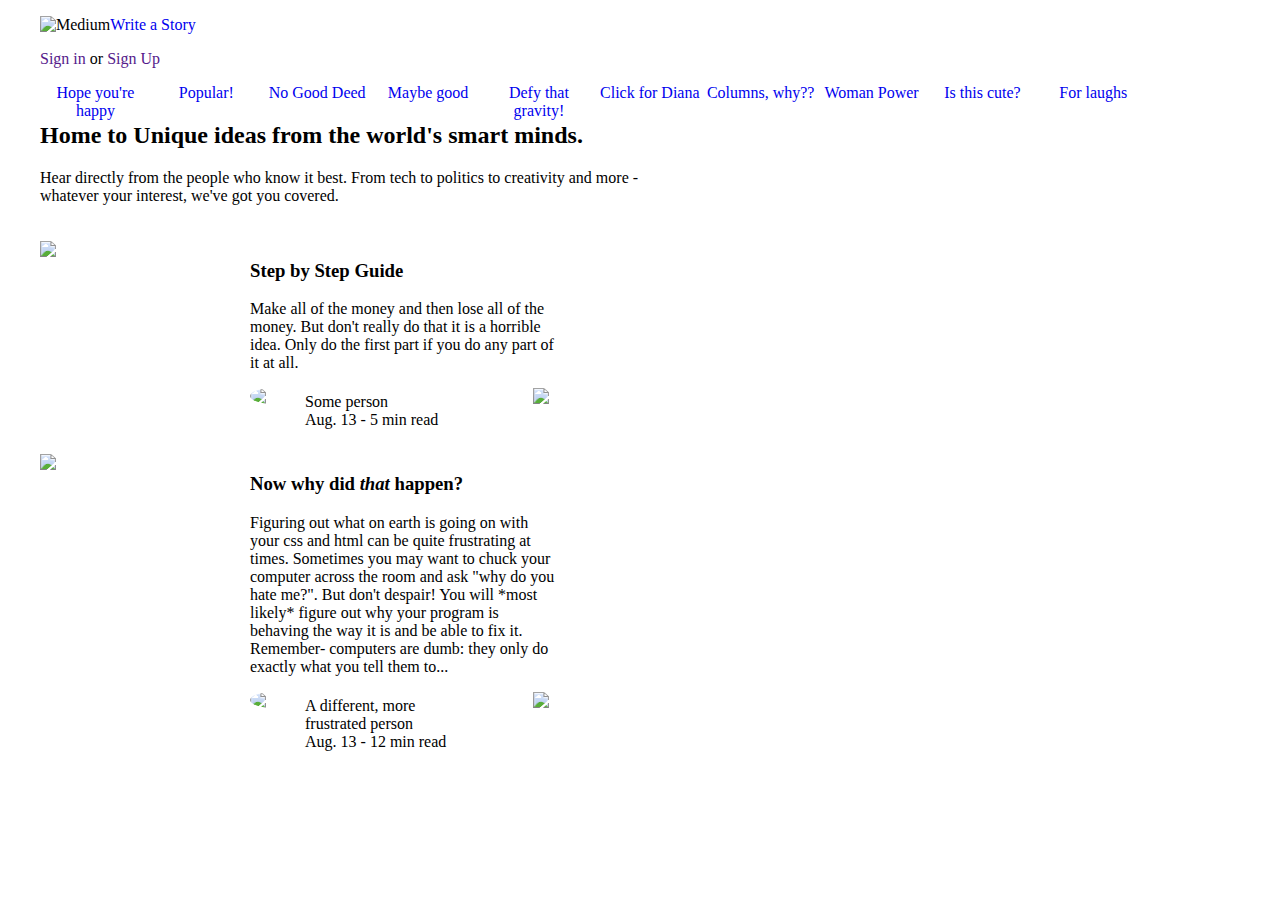
==== medium/index.html @ a7ae958a "add top bar content" ====
<!DOCTYPE html>
<html>
  <head>
    <meta charset="utf-8">
    <link rel = "stylesheet" type = "text/css" href = "style.css">
  </head>
  <body>

    <!--section 1-->
    <div class="topSection">
      <img src="http://via.placeholder.com/50x50" class="mediumLogo"/>
      <p class="mediumName">Medium</p>
      <p id="write"><a href="#">Write a Story</a></p>
      <div class="joinMedium">
        <p>
          <a href="">Sign in</a> <span>or</span>
          <a href="">Sign Up</a>
        </p>
      </div>
    </div>
    <!-- end section 1 -->

    <!-- section 2 -->
    <nav>
      <ul>
        <li><a href="https://www.youtube.com/watch?v=Yf9Bt5WFZKs">Hope you're happy</a></li>
        <li><a href="https://www.youtube.com/watch?v=CsKH2tqoFJ8">Popular!</a></li>
        <li><a href="https://www.youtube.com/watch?v=EH61vwnjhDY">No Good Deed</a></li>
        <li><a href="https://www.youtube.com/watch?v=CQJaZO2nfGg">Maybe good</a></li>
        <li><a href="https://www.youtube.com/watch?v=3g4ekwTd6Ig">Defy that gravity!</a></li>
        <li><a href="https://www.youtube.com/watch?v=VSB4wGIdDwo">Click for Diana</a></li>
        <li><a href="http://blog.sciencegeekgirl.com/wp-content/uploads/2013/07/confused-student.jpg">Columns, why??</a></li>
        <li><a href="http://www.npr.org/sections/alltechconsidered/2014/10/06/345799830/the-forgotten-female-programmers-who-created-modern-tech">Woman Power</a></li>
        <li><a href="https://s-media-cache-ak0.pinimg.com/736x/2c/dd/85/2cdd8558d48d17b4cb17406c566cd27e--types-of-dogs-coton-de-tulear.jpg">Is this cute?</a></li>
        <li><a href="http://www.hongkiat.com/blog/programming-jokes/">For laughs</a></li>
      </ul>
    </nav>
    <!-- end section 2 -->

    <!--section 3-->
      <section class="main">
        <div class="halfPage">
          <h2>Home to Unique ideas from the world's smart minds.</h2>
          <p>Hear directly from the people who know it best. From tech to politics to creativity and more - whatever your interest, we've got you covered.</p>
          <div class="button"></div>
          <div class="button"></div>
        </div>
      </section>
      <div class="clearfix"></div>
      <!--end section 3-->

    <!--section 4-->
    <div class="bottomSection">
      <div class="headline">
        <div id="topStories"></div>
        <div id="moreLink"></div>
      </div>

      <div class="col-2">
        <!-- top left story -->
        <div class="story" id="story1">
          <img src="http://via.placeholder.com/200x200"  class="col-2 storyImage"/>
          <div class="col-2 storyText">
            <h3>Step by Step Guide</h3>
            <p>Make all of the money and then lose all of the money. But don't really do that it is a horrible idea. Only do the first part if you do any part of it at all.</p>
            <div class="signOff">
              <img src="http://via.placeholder.com/50x50" class="userImage col-3" />
              <p class="col-2 byLine"><span class="author">Some person</span> <br />Aug. 13 - 5 min read</p>
              <img src="http://via.placeholder.com/25x25" class="commentIcon col-3" />
            </div>
          </div>
        </div>
      </div>
      <div class="clearfix"></div>

        <div class="col-2">
        <!-- bottom left story -->
        <div class="story" id="story2">
          <img src="http://via.placeholder.com/200x200" class="col-2 storyImage" />
          <div class="col-2 storyText">
            <h3>Now why did <em>that</em> happen?</h3>
            <p>Figuring out what on earth is going on with your css and html can be quite frustrating at times. Sometimes you may want to chuck your computer across the room and ask "why do you hate me?". But don't despair! You will *most likely* figure out why your program is behaving the way it is and be able to fix it. Remember- computers are dumb: they only do exactly what you tell them to...</p>
            <div class="signOff">
              <img src="http://via.placeholder.com/50x50" class="userImage col-3" />
              <p class="col-2 byLine"><span class="author">A different, more frustrated person</span> <br />Aug. 13 - 12 min read</p>
              <img src="http://via.placeholder.com/25x25" class="commentIcon col-3" />
            </div>
          </div>
        </div>
        <div class="clearfix"></div>

        <!-- <div class="col-2"> -->
          <!-- top right story -->
          <!-- <div id="story3">
            <img src="http://via.placeholder.com/200x200"  class="col-2"/>
            <div class="col-2">
              <h3>Step by Step Guide</h3>
              <p>Make all of the money and then lose all of the money. But don't really do that it is a horrible idea. Only do the first part if you do any part of it at all.</p>
              <div class="signOff">
                <img src="http://via.placeholder.com/50x50" class="userImage col-3" />
                <p class="col-2 byLine"><span class="author">Some person</span> <br />Aug. 13 - 5 min read</p>
                <img src="http://via.placeholder.com/25x25" class="commentIcon col-3" />
              </div>
            </div>
          </div>
          <div class="clearfix"></div> -->

          <!-- bottom right story -->
          <!-- <div id="story4">
            <img src="http://via.placeholder.com/200x200"  class="col-2"/>
            <div class="col-2">
              <h3>Step by Step Guide</h3>
              <p>Make all of the money and then lose all of the money. But don't really do that it is a horrible idea. Only do the first part if you do any part of it at all.</p>
              <div class="signOff">
                <img src="http://via.placeholder.com/50x50" class="userImage col-3" />
                <p class="col-2 byLine"><span class="author">Some person</span> <br />Aug. 13 - 5 min read</p>
                <img src="http://via.placeholder.com/25x25" class="commentIcon col-3" />
              </div>
            </div>
          </div>
        </div>
  <div class="clearfix"></div> -->
  <!-- end section 4 -->
  </body>
</html>
---- medium/style.css ----
body {
    margin-left: 40px;
    box-sizing: border-box;
}

.clearfix {
  clear:both;
}

.mediumLogo, .mediumName, .write {
  float: left;
  margin: auto;
  overflow: hidden;
}

ul {
  list-style-type: none;
  display: inline;
  margin-bottom: 10px;
}

li {
  float: left;
  text-align: center;
  width: 9%;
  margin: 0;
}

a {
  text-decoration: none;
}

a:hover {
  color: gray;
  text-decoration: none;
}

.col-2 {
  float:left;
  margin: auto;
  width: 50%;
}

.col-3 {
  float: left;
  margin: auto;
  width: 25%;
}

.halfPage {
  width:50%;
}

.story {
  border: 2px;
  margin-top: 20px;
}

.storyText {
  margin: 0px 10px;
}

.storyImage {
  max-width: 200px;
}

.userImage {
  max-width: 50px;
  border-radius: 100%;
}

.commentIcon {
  max-width: 25px;
  float: right;
  vertical-align: bottom;
}

.byLine {
  margin: 5px;
}
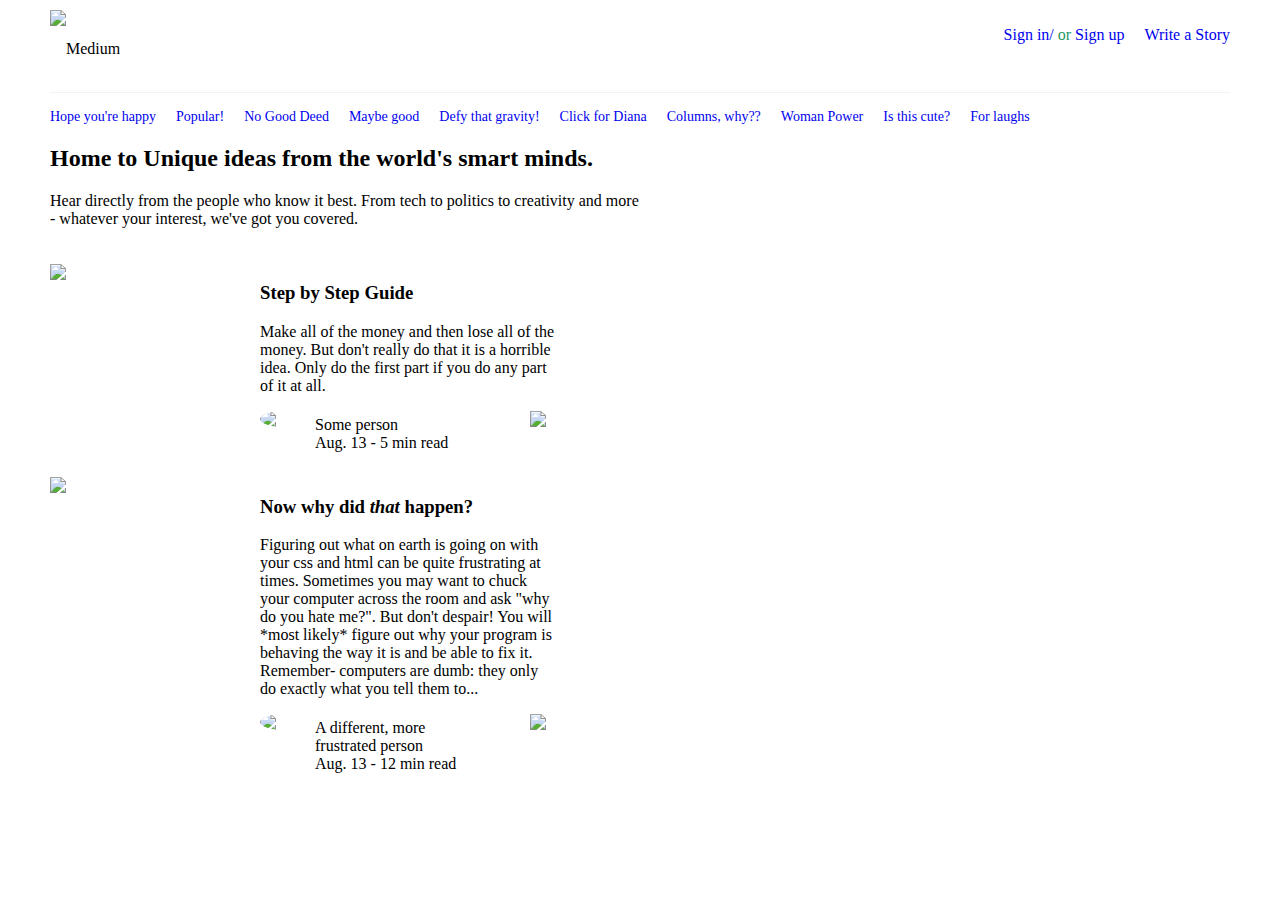
==== commit 26fcdfbc: "adjust size and positioning of elements in top section" ====
--- a/medium/index.html
+++ b/medium/index.html
@@ -13,11 +13,12 @@
       <p id="write"><a href="#">Write a Story</a></p>
       <div class="joinMedium">
         <p>
-          <a href="">Sign in</a> <span>or</span>
-          <a href="">Sign Up</a>
+          <a href="#">Sign in/</a><span> or </span><a href="#">Sign up</a>
         </p>
       </div>
     </div>
+    </div>
+    <div class="clearfix"></div>
     <!-- end section 1 -->
 
     <!-- section 2 -->
--- a/medium/style.css
+++ b/medium/style.css
@@ -1,5 +1,5 @@
 body {
-    margin-left: 40px;
+    margin: 10px 50px;
     box-sizing: border-box;
 }
 
@@ -7,10 +7,28 @@
   clear:both;
 }
 
-.mediumLogo, .mediumName, .write {
+.mediumLogo, .mediumName {
   float: left;
-  margin: auto;
   overflow: hidden;
+  line-height: 45px;
+}
+
+.joinMedium, #write {
+  float: right;
+}
+
+.joinMedium {
+  color: #1c9963;
+}
+
+#write {
+  margin-left: 20px;
+}
+
+nav {
+  border-top: 1px solid rgba(0,0,0,.05);
+  padding-top: 4px;
+  margin-top: 5px;
 }
 
 ul {
@@ -22,11 +40,12 @@
 li {
   float: left;
   text-align: center;
-  width: 9%;
-  margin: 0;
+  padding: 10px 20px 18px 0;
+  font-size: 14px;
+  line-height: 1.4;
 }
 
-a {
+a, a:visited {
   text-decoration: none;
 }
 
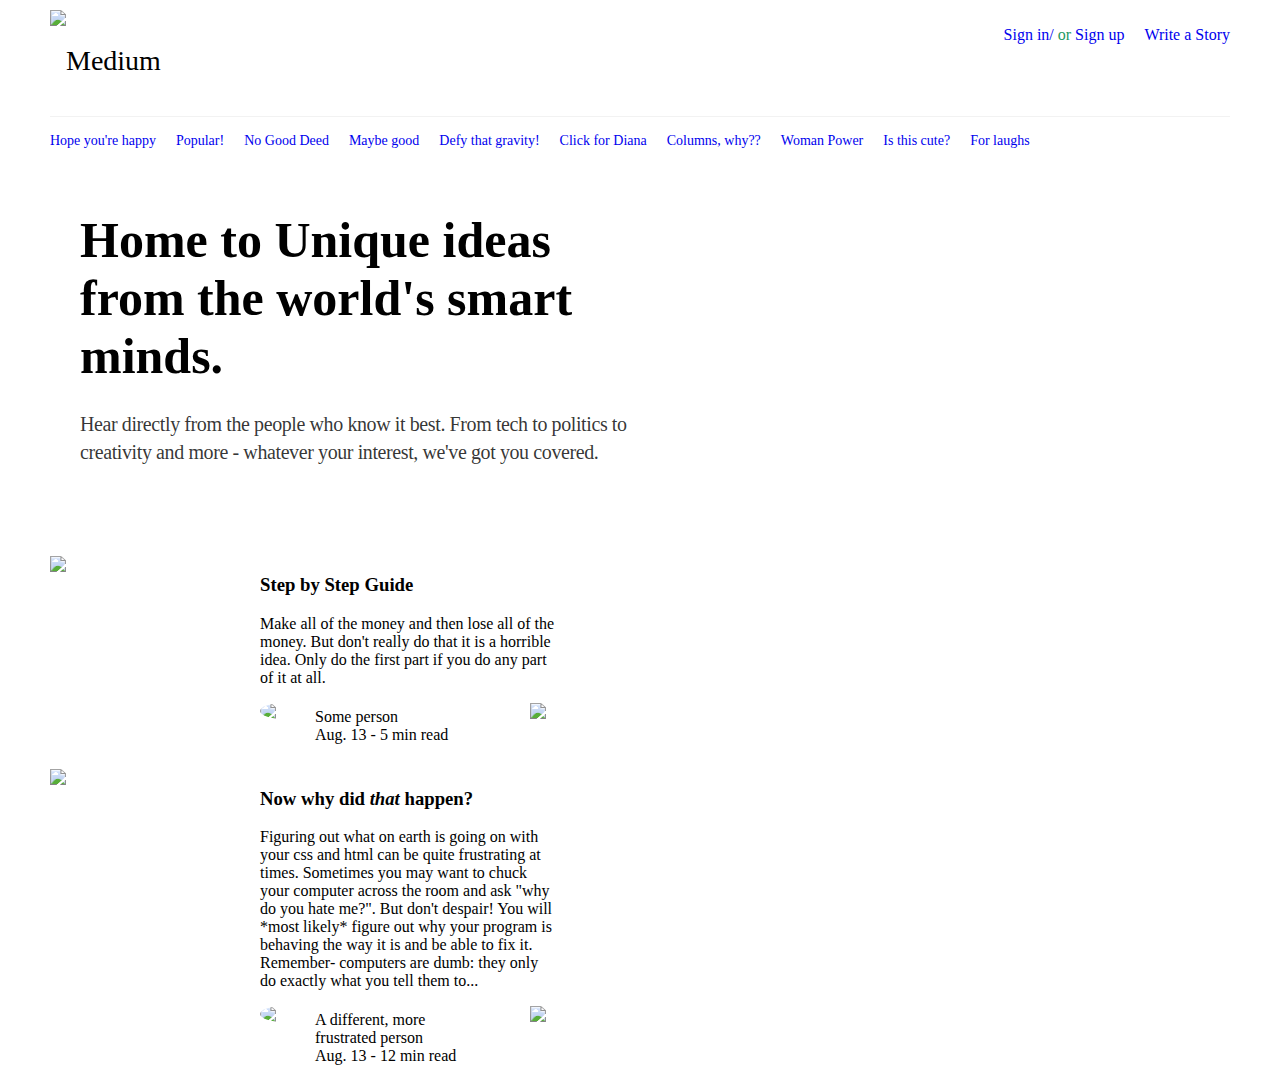
==== commit b6df5f93: "adjust main section element positioning" ====
--- a/medium/index.html
+++ b/medium/index.html
@@ -42,7 +42,7 @@
       <section class="main">
         <div class="halfPage">
           <h2>Home to Unique ideas from the world's smart minds.</h2>
-          <p>Hear directly from the people who know it best. From tech to politics to creativity and more - whatever your interest, we've got you covered.</p>
+          <p id="slogan">Hear directly from the people who know it best. From tech to politics to creativity and more - whatever your interest, we've got you covered.</p>
           <div class="button"></div>
           <div class="button"></div>
         </div>
--- a/medium/style.css
+++ b/medium/style.css
@@ -11,6 +11,7 @@
   float: left;
   overflow: hidden;
   line-height: 45px;
+  font-size: 28px;
 }
 
 .joinMedium, #write {
@@ -52,6 +53,26 @@
 a:hover {
   color: gray;
   text-decoration: none;
+}
+
+.main {
+  background-image: url("http://cdn.skilledup.com/wp-content/uploads/2015/06/young-black-woman-coder-with-laptop-Feature_1290x688_KL.jpg");
+  background-position: center bottom;
+  background-size: 100% auto;
+  padding: 30px;
+}
+
+h2 {
+  font-size: 50px;
+  margin-bottom: 25px;
+}
+
+#slogan {
+  margin-bottom: 40px;
+  line-height: 1.4;
+  color: rgba(0,0,0,.8);
+  letter-spacing: -.02em;
+  font-size: 20px;
 }
 
 .col-2 {
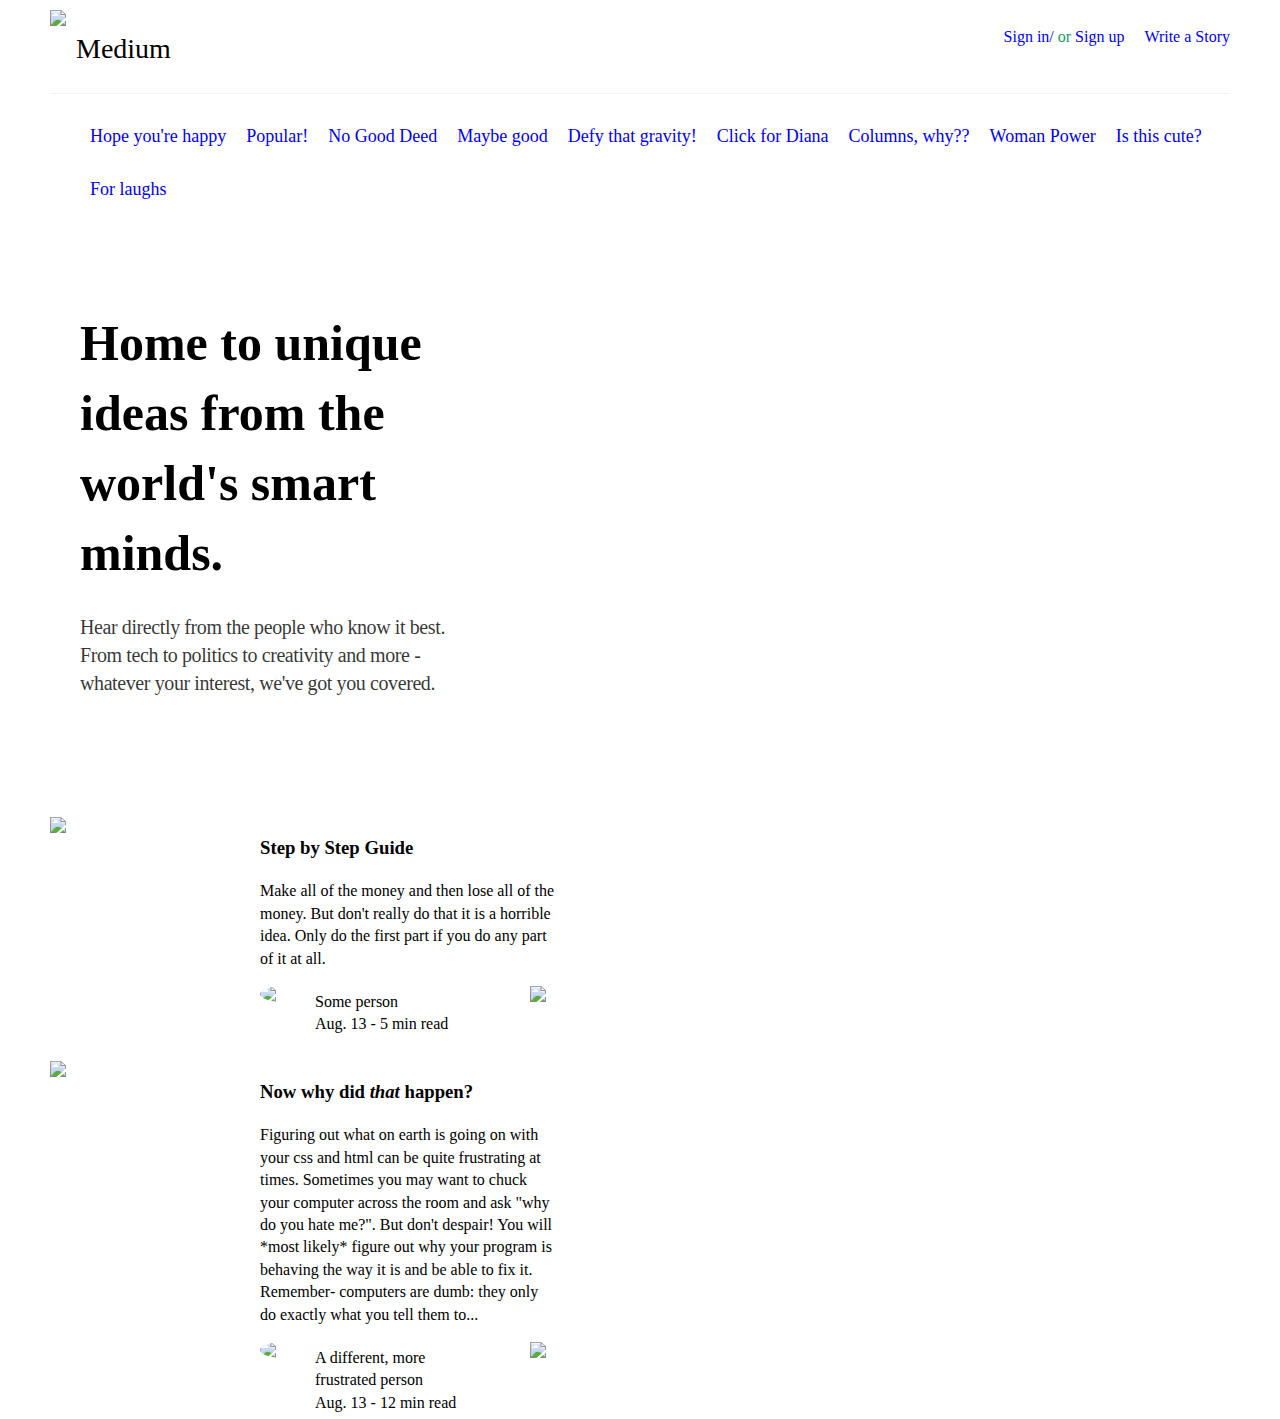
==== commit bb4cbcf7: "resize background image of main section" ====
--- a/medium/index.html
+++ b/medium/index.html
@@ -40,8 +40,8 @@
 
     <!--section 3-->
       <section class="main">
-        <div class="halfPage">
-          <h2>Home to Unique ideas from the world's smart minds.</h2>
+        <div class="col-3">
+          <h2>Home to unique ideas from the world's smart minds.</h2>
           <p id="slogan">Hear directly from the people who know it best. From tech to politics to creativity and more - whatever your interest, we've got you covered.</p>
           <div class="button"></div>
           <div class="button"></div>
@@ -65,9 +65,9 @@
             <h3>Step by Step Guide</h3>
             <p>Make all of the money and then lose all of the money. But don't really do that it is a horrible idea. Only do the first part if you do any part of it at all.</p>
             <div class="signOff">
-              <img src="http://via.placeholder.com/50x50" class="userImage col-3" />
+              <img src="http://via.placeholder.com/50x50" class="userImage col-4" />
               <p class="col-2 byLine"><span class="author">Some person</span> <br />Aug. 13 - 5 min read</p>
-              <img src="http://via.placeholder.com/25x25" class="commentIcon col-3" />
+              <img src="http://via.placeholder.com/25x25" class="commentIcon col-4" />
             </div>
           </div>
         </div>
@@ -82,9 +82,9 @@
             <h3>Now why did <em>that</em> happen?</h3>
             <p>Figuring out what on earth is going on with your css and html can be quite frustrating at times. Sometimes you may want to chuck your computer across the room and ask "why do you hate me?". But don't despair! You will *most likely* figure out why your program is behaving the way it is and be able to fix it. Remember- computers are dumb: they only do exactly what you tell them to...</p>
             <div class="signOff">
-              <img src="http://via.placeholder.com/50x50" class="userImage col-3" />
+              <img src="http://via.placeholder.com/50x50" class="userImage col-4" />
               <p class="col-2 byLine"><span class="author">A different, more frustrated person</span> <br />Aug. 13 - 12 min read</p>
-              <img src="http://via.placeholder.com/25x25" class="commentIcon col-3" />
+              <img src="http://via.placeholder.com/25x25" class="commentIcon col-4" />
             </div>
           </div>
         </div>
--- a/medium/style.css
+++ b/medium/style.css
@@ -1,6 +1,7 @@
 body {
     margin: 10px 50px;
     box-sizing: border-box;
+    line-height: 1.4;
 }
 
 .clearfix {
@@ -10,8 +11,21 @@
 .mediumLogo, .mediumName {
   float: left;
   overflow: hidden;
-  line-height: 45px;
+  line-height: 22px;
   font-size: 28px;
+}
+
+.mediumName {
+  padding-left: 10px;
+}
+
+a, a:visited {
+  text-decoration: none;
+}
+
+a:hover {
+  color: gray;
+  text-decoration: none;
 }
 
 .joinMedium, #write {
@@ -34,7 +48,7 @@
 
 ul {
   list-style-type: none;
-  display: inline;
+  display: inline-block;
   margin-bottom: 10px;
 }
 
@@ -42,24 +56,17 @@
   float: left;
   text-align: center;
   padding: 10px 20px 18px 0;
-  font-size: 14px;
+  font-size: 18px;
   line-height: 1.4;
-}
-
-a, a:visited {
-  text-decoration: none;
-}
-
-a:hover {
-  color: gray;
-  text-decoration: none;
 }
 
 .main {
   background-image: url("http://cdn.skilledup.com/wp-content/uploads/2015/06/young-black-woman-coder-with-laptop-Feature_1290x688_KL.jpg");
   background-position: center bottom;
+  background-repeat: no-repeat;
   background-size: 100% auto;
   padding: 30px;
+  min-height: 500px;
 }
 
 h2 {
@@ -84,11 +91,13 @@
 .col-3 {
   float: left;
   margin: auto;
-  width: 25%;
+  width: 33%;
 }
 
-.halfPage {
-  width:50%;
+.col-4 {
+  float: left;
+  margin: auto;
+  width: 25%;
 }
 
 .story {
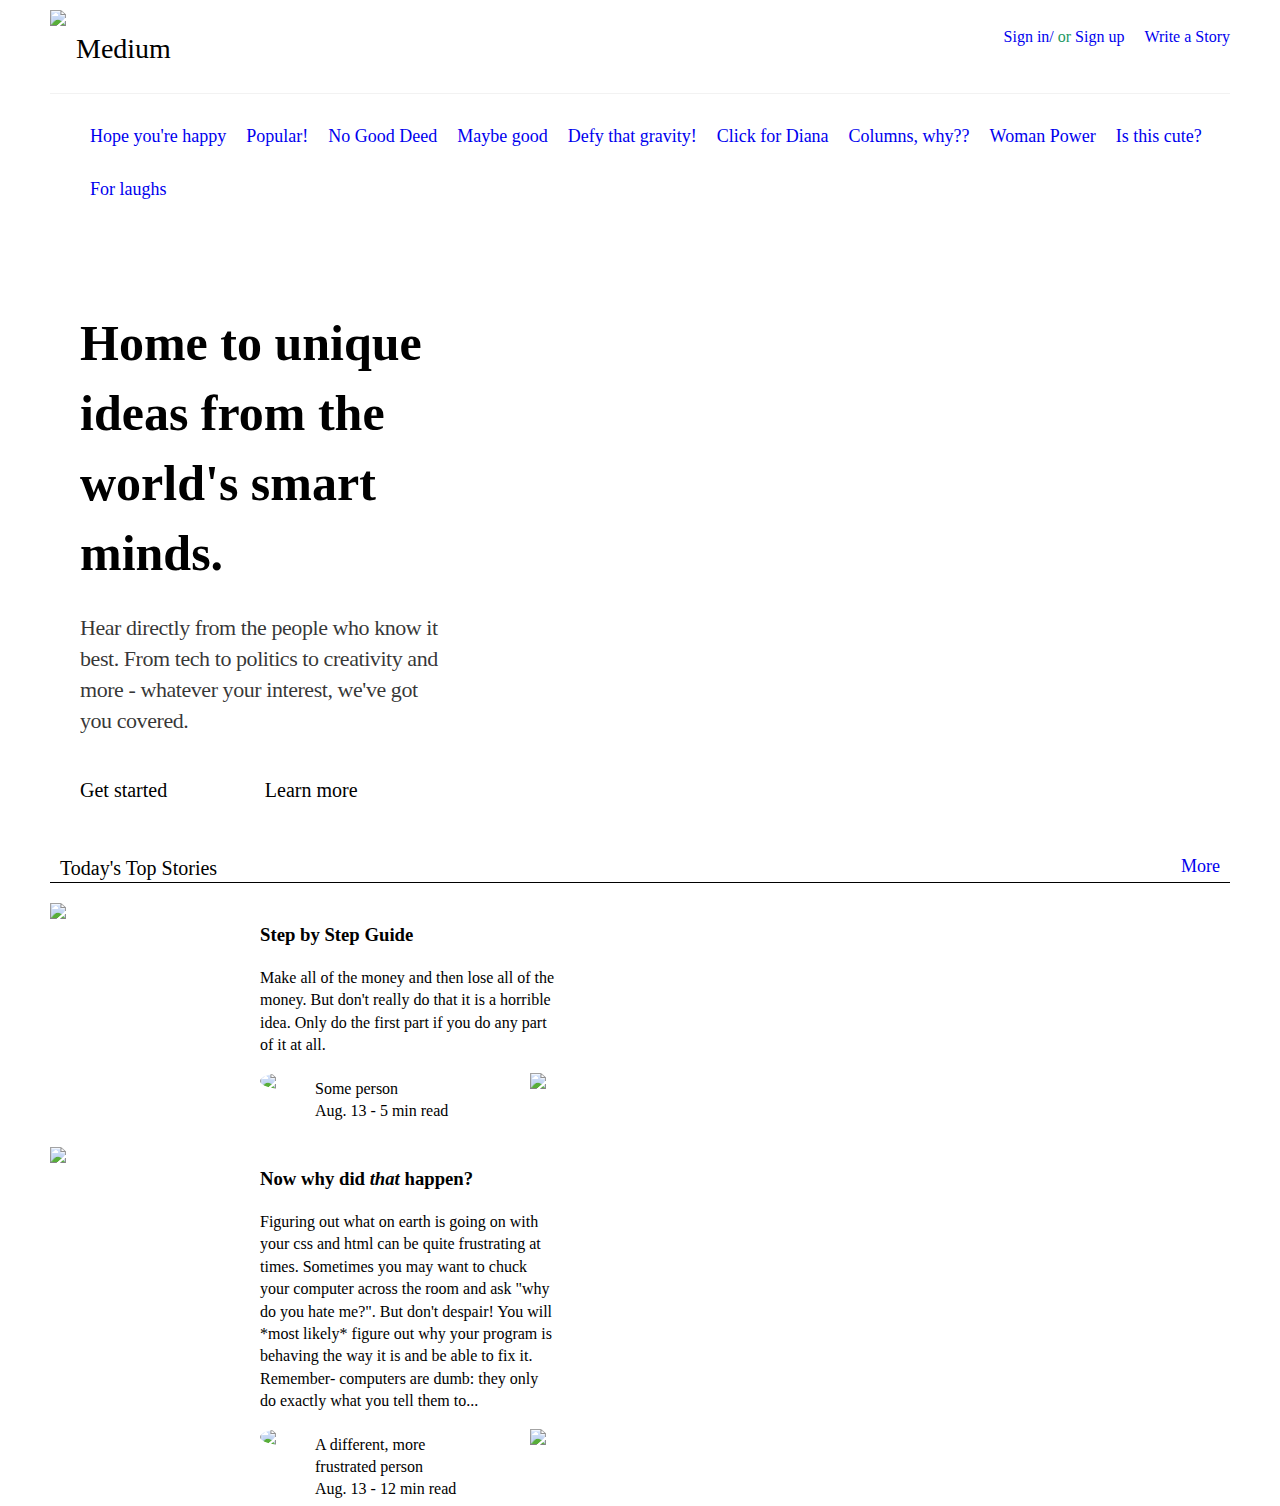
==== commit 1b294857: "add line between Top stories section and actual stories" ====
--- a/medium/index.html
+++ b/medium/index.html
@@ -43,20 +43,22 @@
         <div class="col-3">
           <h2>Home to unique ideas from the world's smart minds.</h2>
           <p id="slogan">Hear directly from the people who know it best. From tech to politics to creativity and more - whatever your interest, we've got you covered.</p>
-          <div class="button"></div>
-          <div class="button"></div>
+          <p class="button col-2">Get started</p>
+          <p class="button col-2">Learn more</p>
         </div>
       </section>
       <div class="clearfix"></div>
       <!--end section 3-->
 
     <!--section 4-->
+    <div class="headline">
+      <p id="topStories">Today's Top Stories</p>
+      <a href="#" id="moreLink">More</a>
+    </div>
+    <div class="clearfix"></div>
+
+    <!-- section 5 -->
     <div class="bottomSection">
-      <div class="headline">
-        <div id="topStories"></div>
-        <div id="moreLink"></div>
-      </div>
-
       <div class="col-2">
         <!-- top left story -->
         <div class="story" id="story1">
--- a/medium/style.css
+++ b/medium/style.css
@@ -69,17 +69,44 @@
   min-height: 500px;
 }
 
+#slogan {
+  margin-bottom: 40px;
+  line-height: 1.4;
+  color: rgba(0,0,0,.8);
+  letter-spacing: -.02em;
+  font-size: 22px;
+}
+
+.button {
+  font-size: 20px;
+}
+
+.headline {
+  margin-top: 40px;
+  padding: 10px;
+}
+
+#topStories {
+  float: left;
+  margin: auto;
+  width: auto;
+  font-size: 20px;
+}
+
+#moreLink {
+  float: right;
+  margin: auto;
+  width: auto;
+  font-size: 18px;
+}
+
 h2 {
   font-size: 50px;
   margin-bottom: 25px;
 }
 
-#slogan {
-  margin-bottom: 40px;
-  line-height: 1.4;
-  color: rgba(0,0,0,.8);
-  letter-spacing: -.02em;
-  font-size: 20px;
+.bottomSection {
+  border-top: 1px solid black;
 }
 
 .col-2 {
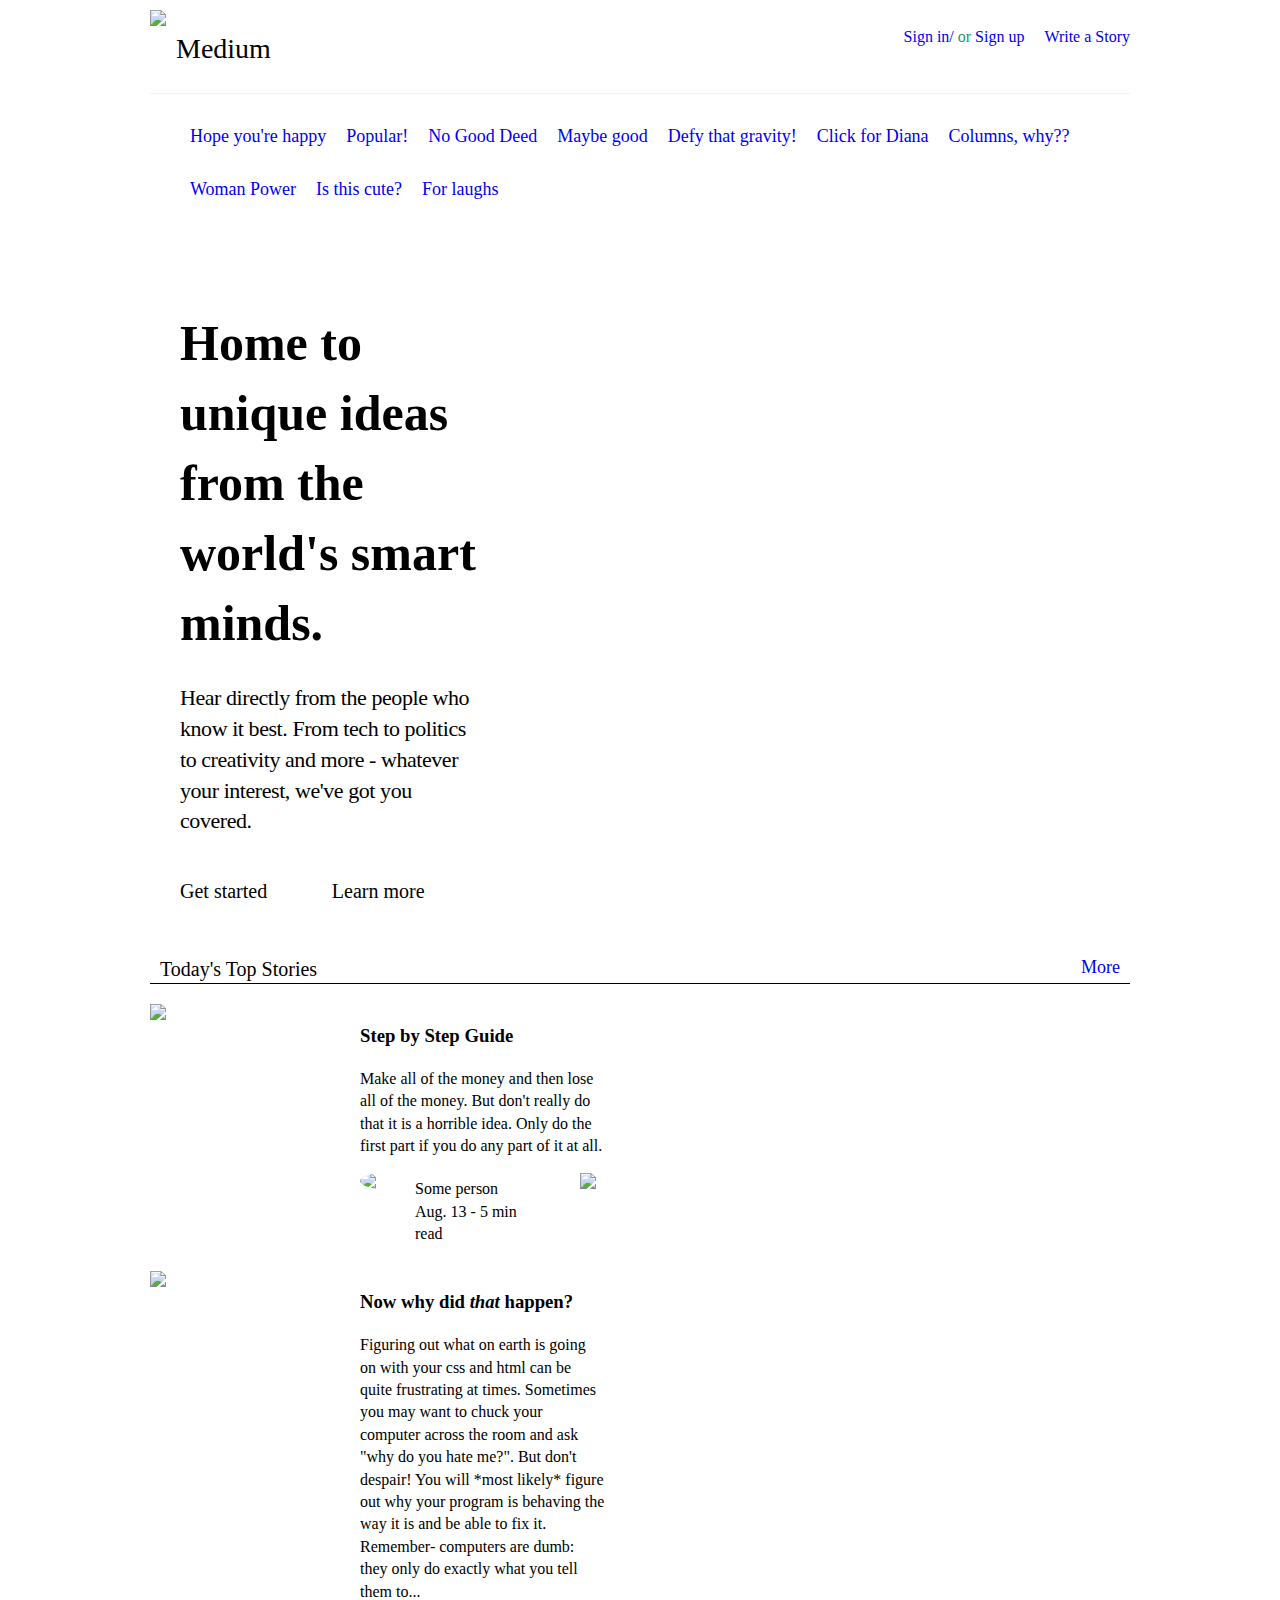
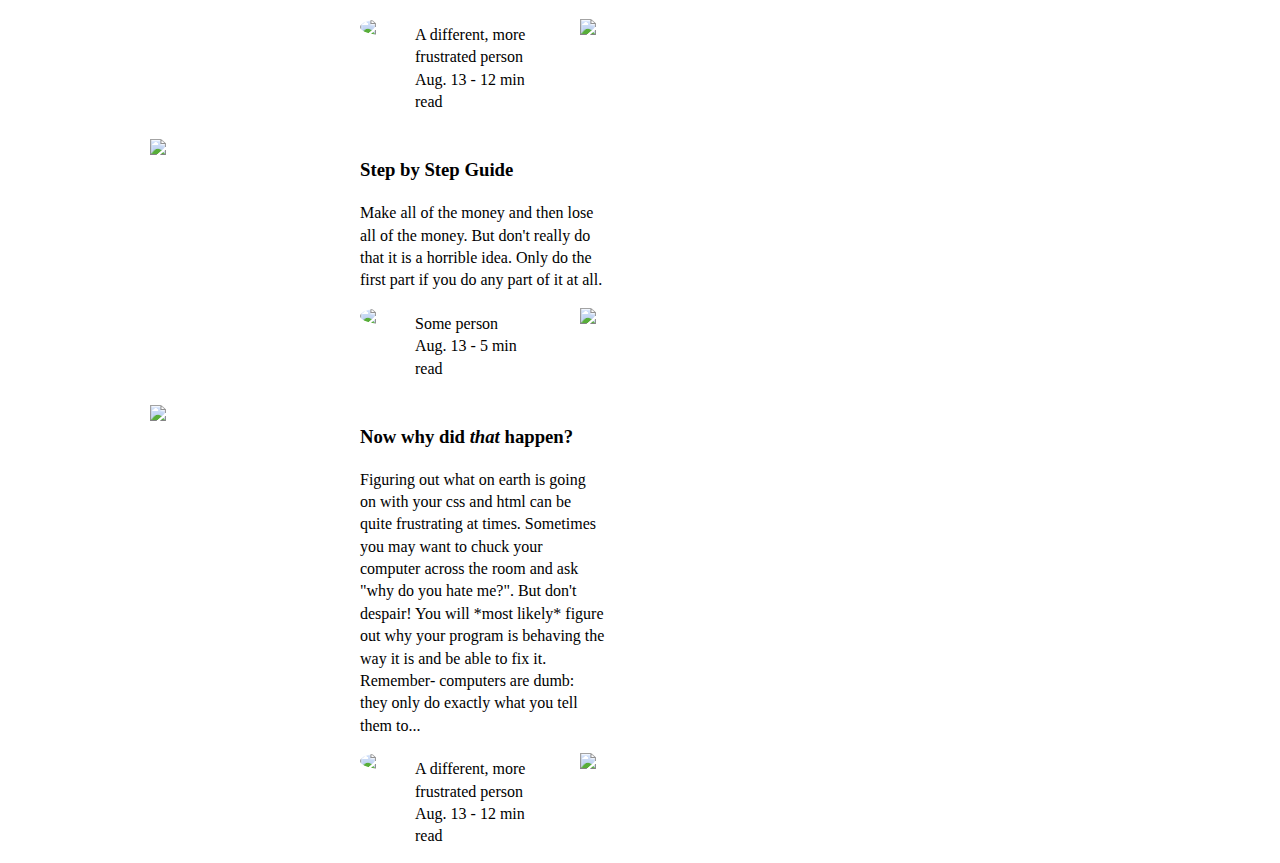
==== commit 7aea29c5: "adjust navbar size and page padding" ====
--- a/medium/index.html
+++ b/medium/index.html
@@ -73,12 +73,10 @@
             </div>
           </div>
         </div>
-      </div>
-      <div class="clearfix"></div>
+        <div class="clearfix"></div>
 
-        <div class="col-2">
         <!-- bottom left story -->
-        <div class="story" id="story2">
+        <div class="story left" id="story2">
           <img src="http://via.placeholder.com/200x200" class="col-2 storyImage" />
           <div class="col-2 storyText">
             <h3>Now why did <em>that</em> happen?</h3>
@@ -90,7 +88,58 @@
             </div>
           </div>
         </div>
+      </div>
+      <div class="clearfix"></div>
+
+      <div class="col-2">
+        <!-- top right story -->
+        <div class="story" id="story3">
+          <img src="http://via.placeholder.com/200x200"  class="col-2 storyImage"/>
+          <div class="col-2 storyText">
+            <h3>Step by Step Guide</h3>
+            <p>Make all of the money and then lose all of the money. But don't really do that it is a horrible idea. Only do the first part if you do any part of it at all.</p>
+            <div class="signOff">
+              <img src="http://via.placeholder.com/50x50" class="userImage col-4" />
+              <p class="col-2 byLine"><span class="author">Some person</span> <br />Aug. 13 - 5 min read</p>
+              <img src="http://via.placeholder.com/25x25" class="commentIcon col-4" />
+            </div>
+          </div>
+        </div>
         <div class="clearfix"></div>
+
+        <!-- bottom right story -->
+        <div class="story" id="story4">
+          <img src="http://via.placeholder.com/200x200" class="col-2 storyImage" />
+          <div class="col-2 storyText">
+            <h3>Now why did <em>that</em> happen?</h3>
+            <p>Figuring out what on earth is going on with your css and html can be quite frustrating at times. Sometimes you may want to chuck your computer across the room and ask "why do you hate me?". But don't despair! You will *most likely* figure out why your program is behaving the way it is and be able to fix it. Remember- computers are dumb: they only do exactly what you tell them to...</p>
+            <div class="signOff">
+              <img src="http://via.placeholder.com/50x50" class="userImage col-4" />
+              <p class="col-2 byLine"><span class="author">A different, more frustrated person</span> <br />Aug. 13 - 12 min read</p>
+              <img src="http://via.placeholder.com/25x25" class="commentIcon col-4" />
+            </div>
+          </div>
+        </div>
+      </div>
+      <div class="clearfix"></div>
+
+
+        <!-- <div class="col-2"> -->
+          <!-- top left story -->
+          <!-- <div class="story" id="story1">
+            <img src="http://via.placeholder.com/200x200"  class="col-2 storyImage"/>
+            <div class="col-2 storyText">
+              <h3>Step by Step Guide</h3>
+              <p>Make all of the money and then lose all of the money. But don't really do that it is a horrible idea. Only do the first part if you do any part of it at all.</p>
+              <div class="signOff">
+                <img src="http://via.placeholder.com/50x50" class="userImage col-4" />
+                <p class="col-2 byLine"><span class="author">Some person</span> <br />Aug. 13 - 5 min read</p>
+                <img src="http://via.placeholder.com/25x25" class="commentIcon col-4" />
+              </div>
+            </div>
+          </div>
+        </div>
+        <div class="clearfix"></div> -->
 
         <!-- <div class="col-2"> -->
           <!-- top right story -->
--- a/medium/style.css
+++ b/medium/style.css
@@ -1,5 +1,6 @@
 body {
     margin: 10px 50px;
+    padding: 0 100px;
     box-sizing: border-box;
     line-height: 1.4;
 }
@@ -61,7 +62,7 @@
 }
 
 .main {
-  background-image: url("http://cdn.skilledup.com/wp-content/uploads/2015/06/young-black-woman-coder-with-laptop-Feature_1290x688_KL.jpg");
+  background-image: url("https://images.designtrends.com/wp-content/uploads/2015/11/30162730/White-and-Grey-Plain-Background.jpg");
   background-position: center bottom;
   background-repeat: no-repeat;
   background-size: 100% auto;
@@ -72,7 +73,6 @@
 #slogan {
   margin-bottom: 40px;
   line-height: 1.4;
-  color: rgba(0,0,0,.8);
   letter-spacing: -.02em;
   font-size: 22px;
 }
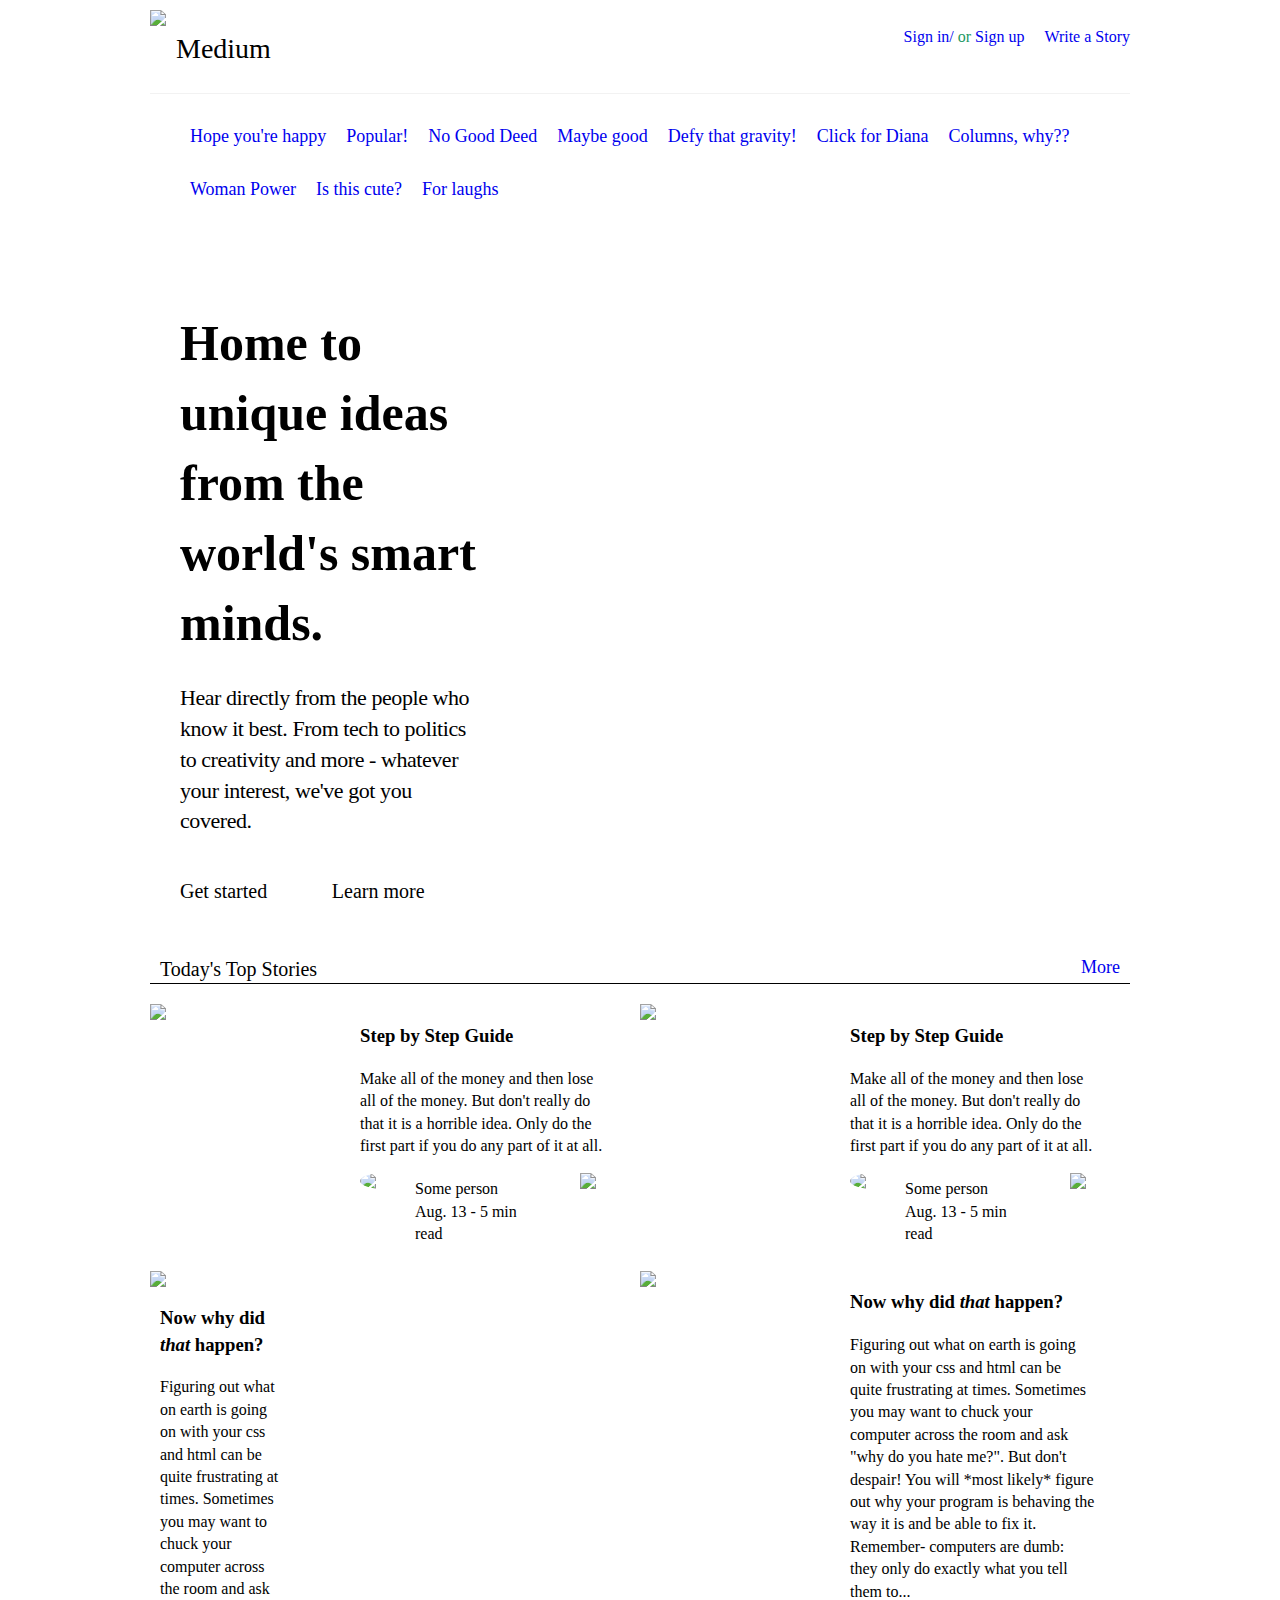
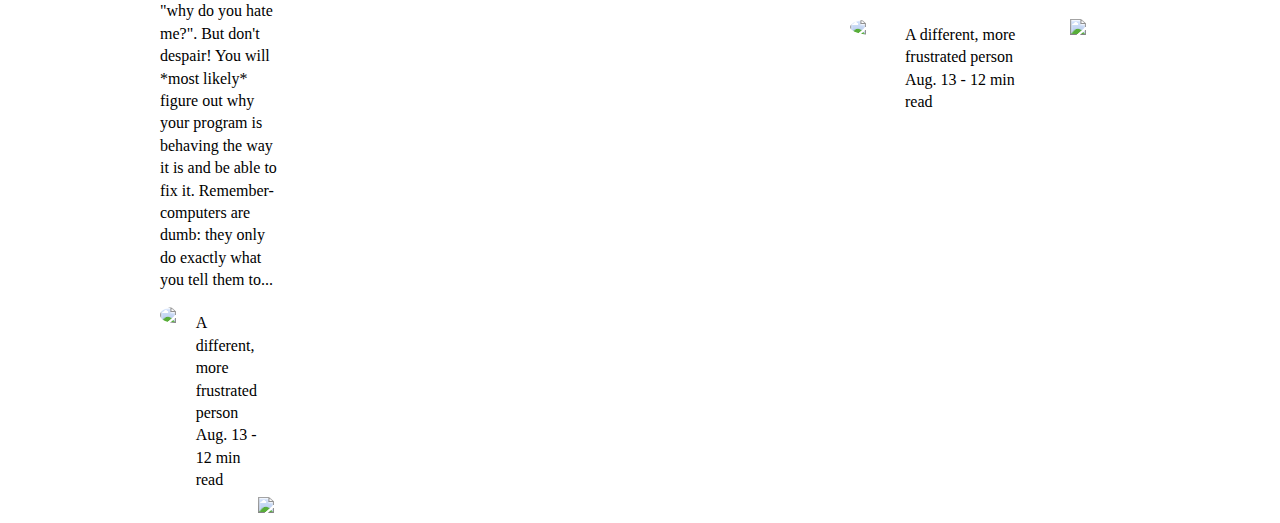
==== commit 1e9622e1: "fix double column layout for stories" ====
--- a/medium/index.html
+++ b/medium/index.html
@@ -59,7 +59,7 @@
 
     <!-- section 5 -->
     <div class="bottomSection">
-      <div class="col-2">
+      <div class="col-2 left">
         <!-- top left story -->
         <div class="story" id="story1">
           <img src="http://via.placeholder.com/200x200"  class="col-2 storyImage"/>
@@ -89,9 +89,8 @@
           </div>
         </div>
       </div>
-      <div class="clearfix"></div>
 
-      <div class="col-2">
+      <div class="col-2 right">
         <!-- top right story -->
         <div class="story" id="story3">
           <img src="http://via.placeholder.com/200x200"  class="col-2 storyImage"/>
--- a/medium/style.css
+++ b/medium/style.css
@@ -115,6 +115,18 @@
   width: 50%;
 }
 
+.left {
+  float:left;
+  margin: auto;
+  width: 50%;
+}
+
+.right {
+  float: right;
+  margin: auto;
+  width: 50%;
+}
+
 .col-3 {
   float: left;
   margin: auto;
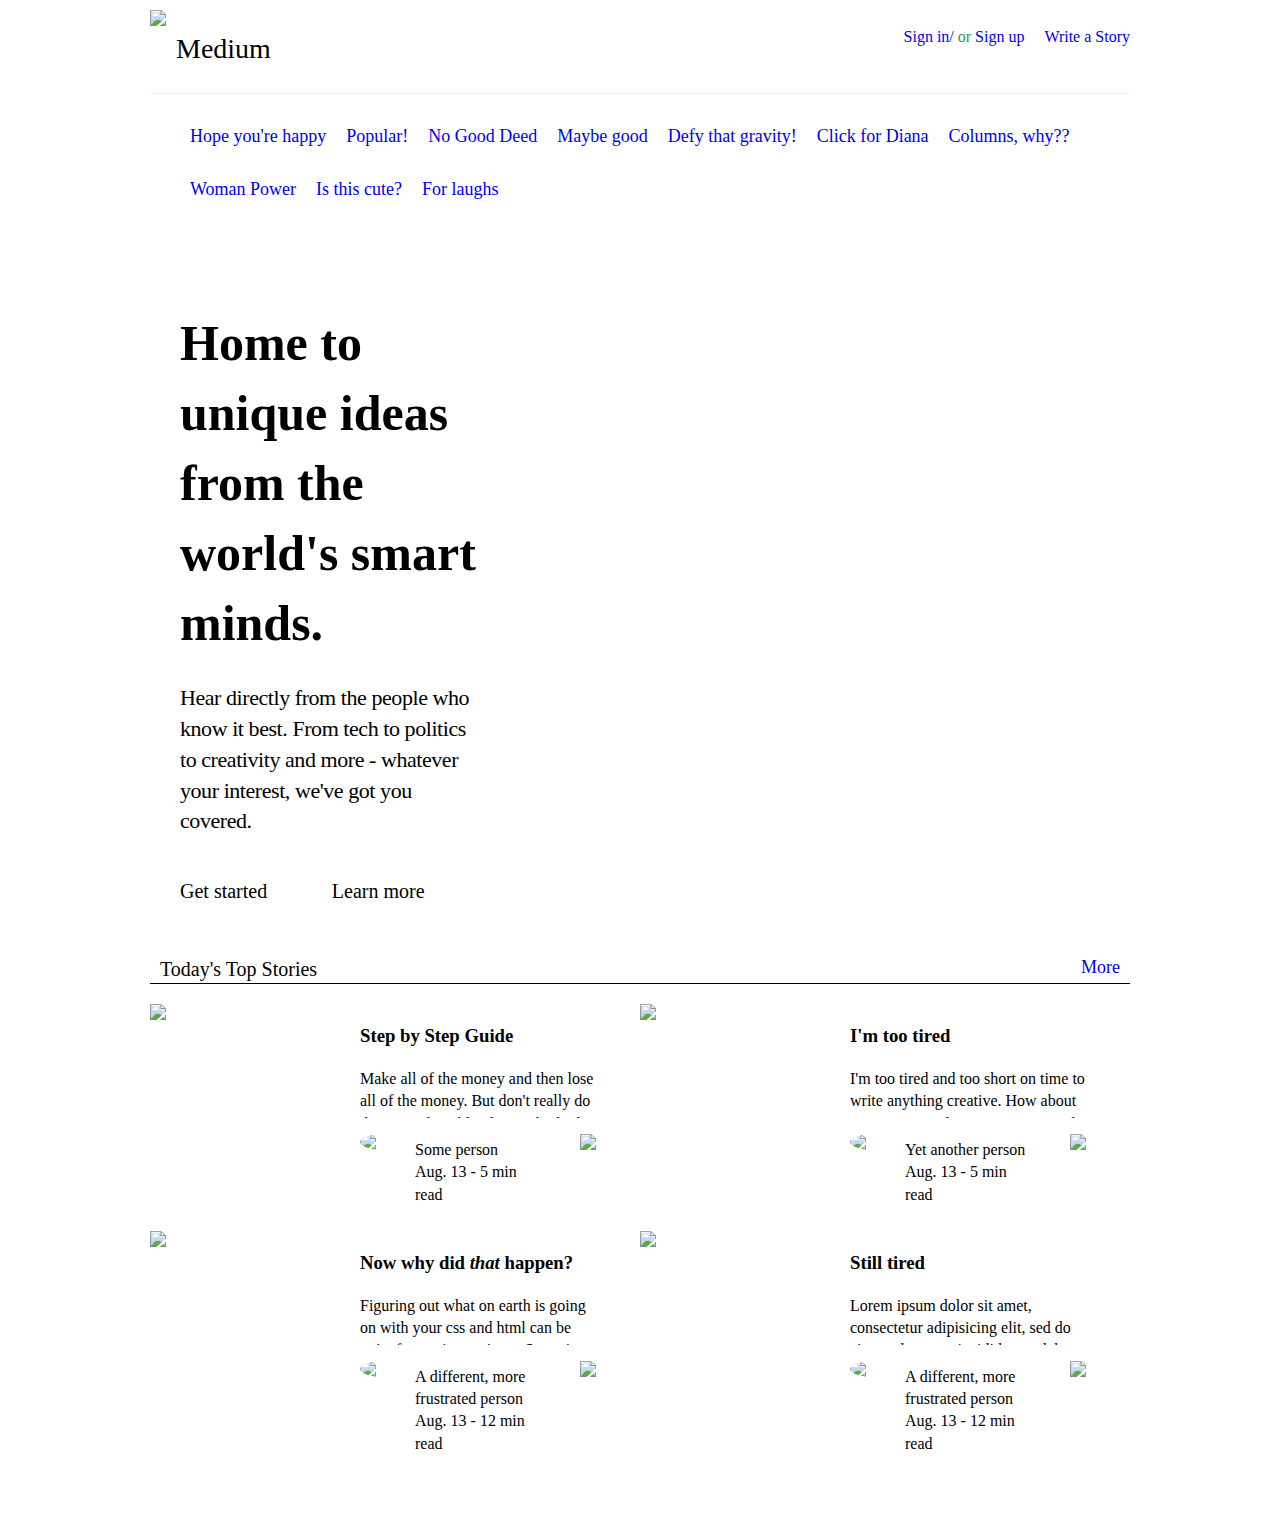
==== commit 82b4b6f5: "make overflowing paragraph blurbs in stories scrollable" ====
--- a/medium/index.html
+++ b/medium/index.html
@@ -65,7 +65,7 @@
           <img src="http://via.placeholder.com/200x200"  class="col-2 storyImage"/>
           <div class="col-2 storyText">
             <h3>Step by Step Guide</h3>
-            <p>Make all of the money and then lose all of the money. But don't really do that it is a horrible idea. Only do the first part if you do any part of it at all.</p>
+            <p class="blurb">Make all of the money and then lose all of the money. But don't really do that it is a horrible idea. Only do the first part if you do any part of it at all.</p>
             <div class="signOff">
               <img src="http://via.placeholder.com/50x50" class="userImage col-4" />
               <p class="col-2 byLine"><span class="author">Some person</span> <br />Aug. 13 - 5 min read</p>
@@ -76,11 +76,11 @@
         <div class="clearfix"></div>
 
         <!-- bottom left story -->
-        <div class="story left" id="story2">
+        <div class="story">
           <img src="http://via.placeholder.com/200x200" class="col-2 storyImage" />
           <div class="col-2 storyText">
             <h3>Now why did <em>that</em> happen?</h3>
-            <p>Figuring out what on earth is going on with your css and html can be quite frustrating at times. Sometimes you may want to chuck your computer across the room and ask "why do you hate me?". But don't despair! You will *most likely* figure out why your program is behaving the way it is and be able to fix it. Remember- computers are dumb: they only do exactly what you tell them to...</p>
+            <p class="blurb">Figuring out what on earth is going on with your css and html can be quite frustrating at times. Sometimes you may want to chuck your computer across the room and ask "why do you hate me?". But don't despair! You will *most likely* figure out why your program is behaving the way it is and be able to fix it. Remember- computers are dumb: they only do exactly what you tell them to...</p>
             <div class="signOff">
               <img src="http://via.placeholder.com/50x50" class="userImage col-4" />
               <p class="col-2 byLine"><span class="author">A different, more frustrated person</span> <br />Aug. 13 - 12 min read</p>
@@ -92,14 +92,14 @@
 
       <div class="col-2 right">
         <!-- top right story -->
-        <div class="story" id="story3">
+        <div class="story">
           <img src="http://via.placeholder.com/200x200"  class="col-2 storyImage"/>
           <div class="col-2 storyText">
-            <h3>Step by Step Guide</h3>
-            <p>Make all of the money and then lose all of the money. But don't really do that it is a horrible idea. Only do the first part if you do any part of it at all.</p>
+            <h3>I'm too tired</h3>
+            <p class="blurb">I'm too tired and too short on time to write anything creative. How about just some nice lorem ipsum instead? Lorem ipsum dolor sit amet, consectetur adipisicing elit, sed do eiusmod tempor incididunt ut labore et dolore magna aliqua. Ut enim ad minim veniam, quis nostrud exercitation ullamco laboris nisi ut aliquip ex ea commodo consequat.</p>
             <div class="signOff">
               <img src="http://via.placeholder.com/50x50" class="userImage col-4" />
-              <p class="col-2 byLine"><span class="author">Some person</span> <br />Aug. 13 - 5 min read</p>
+              <p class="col-2 byLine"><span class="author">Yet another person</span> <br />Aug. 13 - 5 min read</p>
               <img src="http://via.placeholder.com/25x25" class="commentIcon col-4" />
             </div>
           </div>
@@ -110,8 +110,8 @@
         <div class="story" id="story4">
           <img src="http://via.placeholder.com/200x200" class="col-2 storyImage" />
           <div class="col-2 storyText">
-            <h3>Now why did <em>that</em> happen?</h3>
-            <p>Figuring out what on earth is going on with your css and html can be quite frustrating at times. Sometimes you may want to chuck your computer across the room and ask "why do you hate me?". But don't despair! You will *most likely* figure out why your program is behaving the way it is and be able to fix it. Remember- computers are dumb: they only do exactly what you tell them to...</p>
+            <h3>Still tired</h3>
+            <p class="blurb">Lorem ipsum dolor sit amet, consectetur adipisicing elit, sed do eiusmod tempor incididunt ut labore et dolore magna aliqua. Ut enim ad minim veniam, quis nostrud exercitation ullamco laboris nisi ut aliquip ex ea commodo consequat. Duis aute irure dolor in reprehenderit in voluptate velit esse cillum dolore eu fugiat nulla pariatur. Excepteur sint occaecat cupidatat non proident, sunt in culpa qui officia deserunt mollit anim id est laborum.</p>
             <div class="signOff">
               <img src="http://via.placeholder.com/50x50" class="userImage col-4" />
               <p class="col-2 byLine"><span class="author">A different, more frustrated person</span> <br />Aug. 13 - 12 min read</p>
--- a/medium/style.css
+++ b/medium/style.css
@@ -1,6 +1,6 @@
 body {
     margin: 10px 50px;
-    padding: 0 100px;
+    padding: 0 100px 50px 100px;
     box-sizing: border-box;
     line-height: 1.4;
 }
@@ -144,6 +144,11 @@
   margin-top: 20px;
 }
 
+.blurb{
+  max-height: 50px;
+  overflow: scroll;
+}
+
 .storyText {
   margin: 0px 10px;
 }
